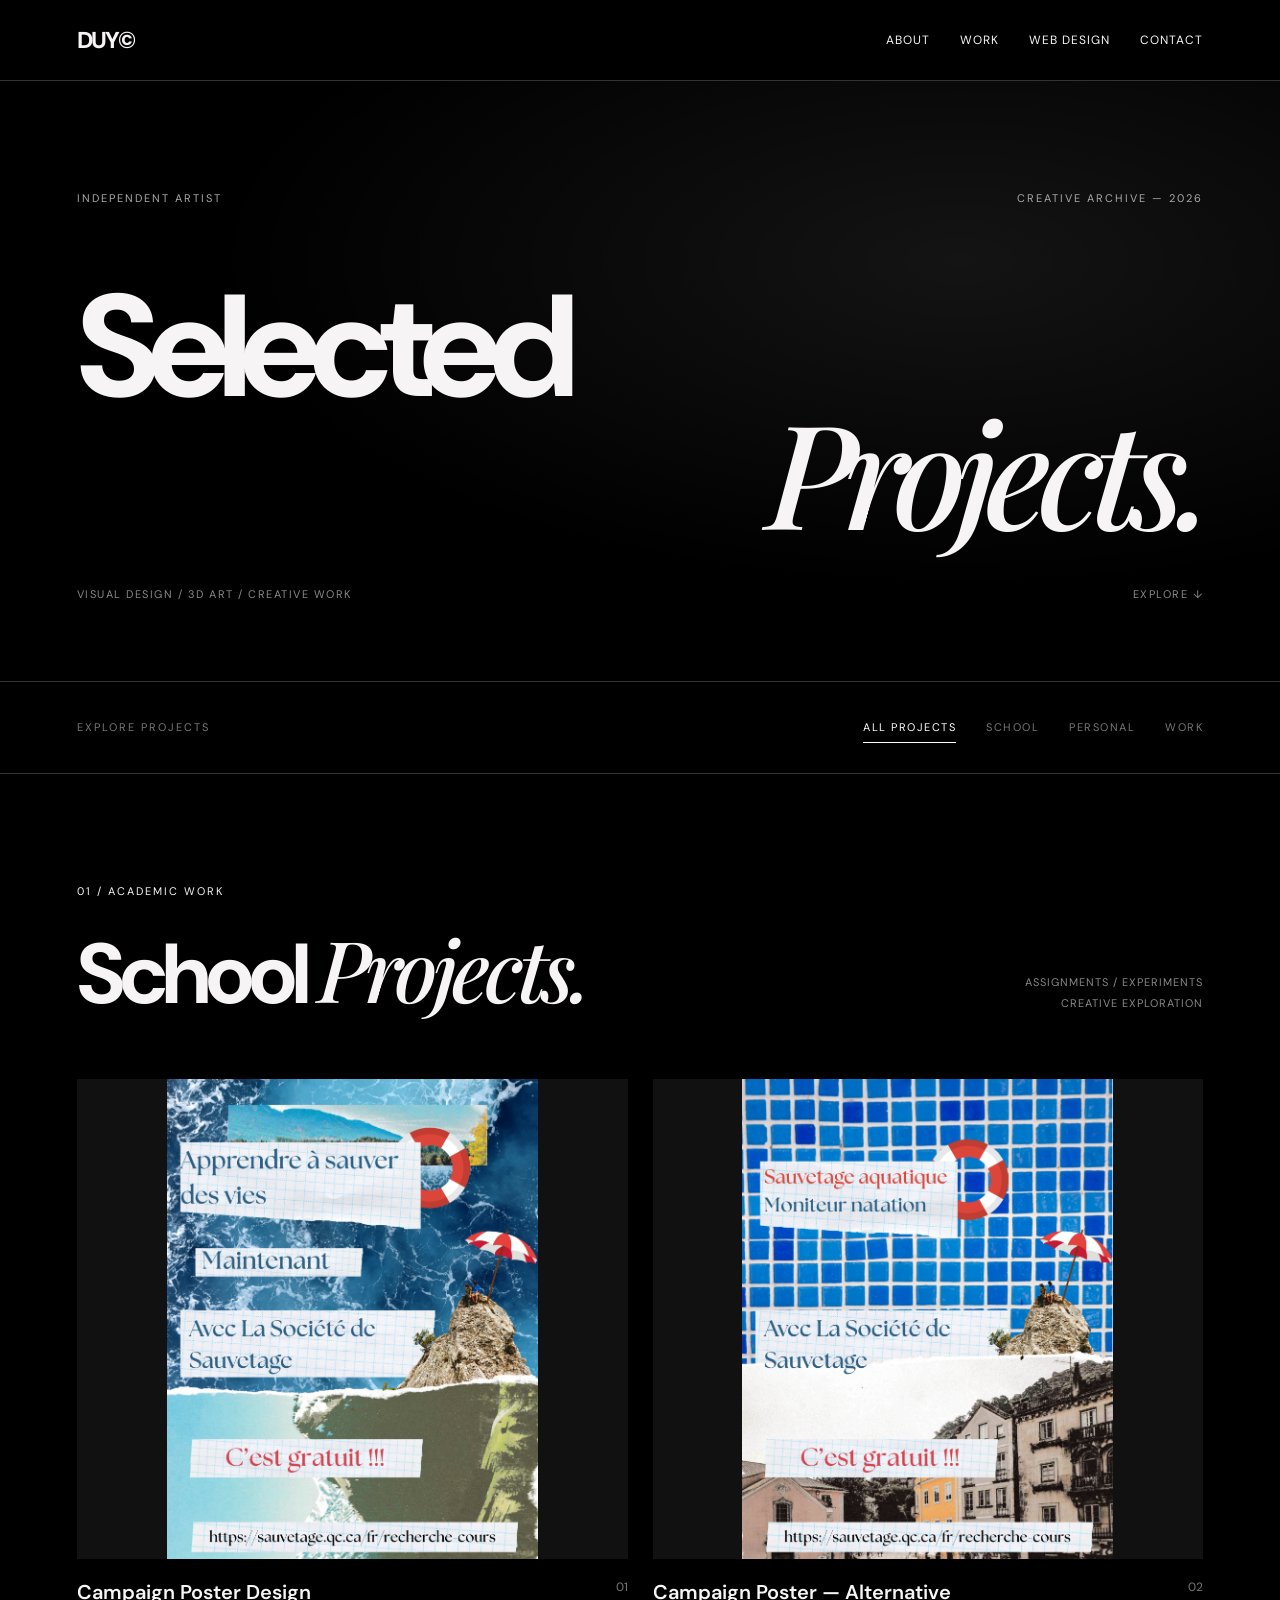
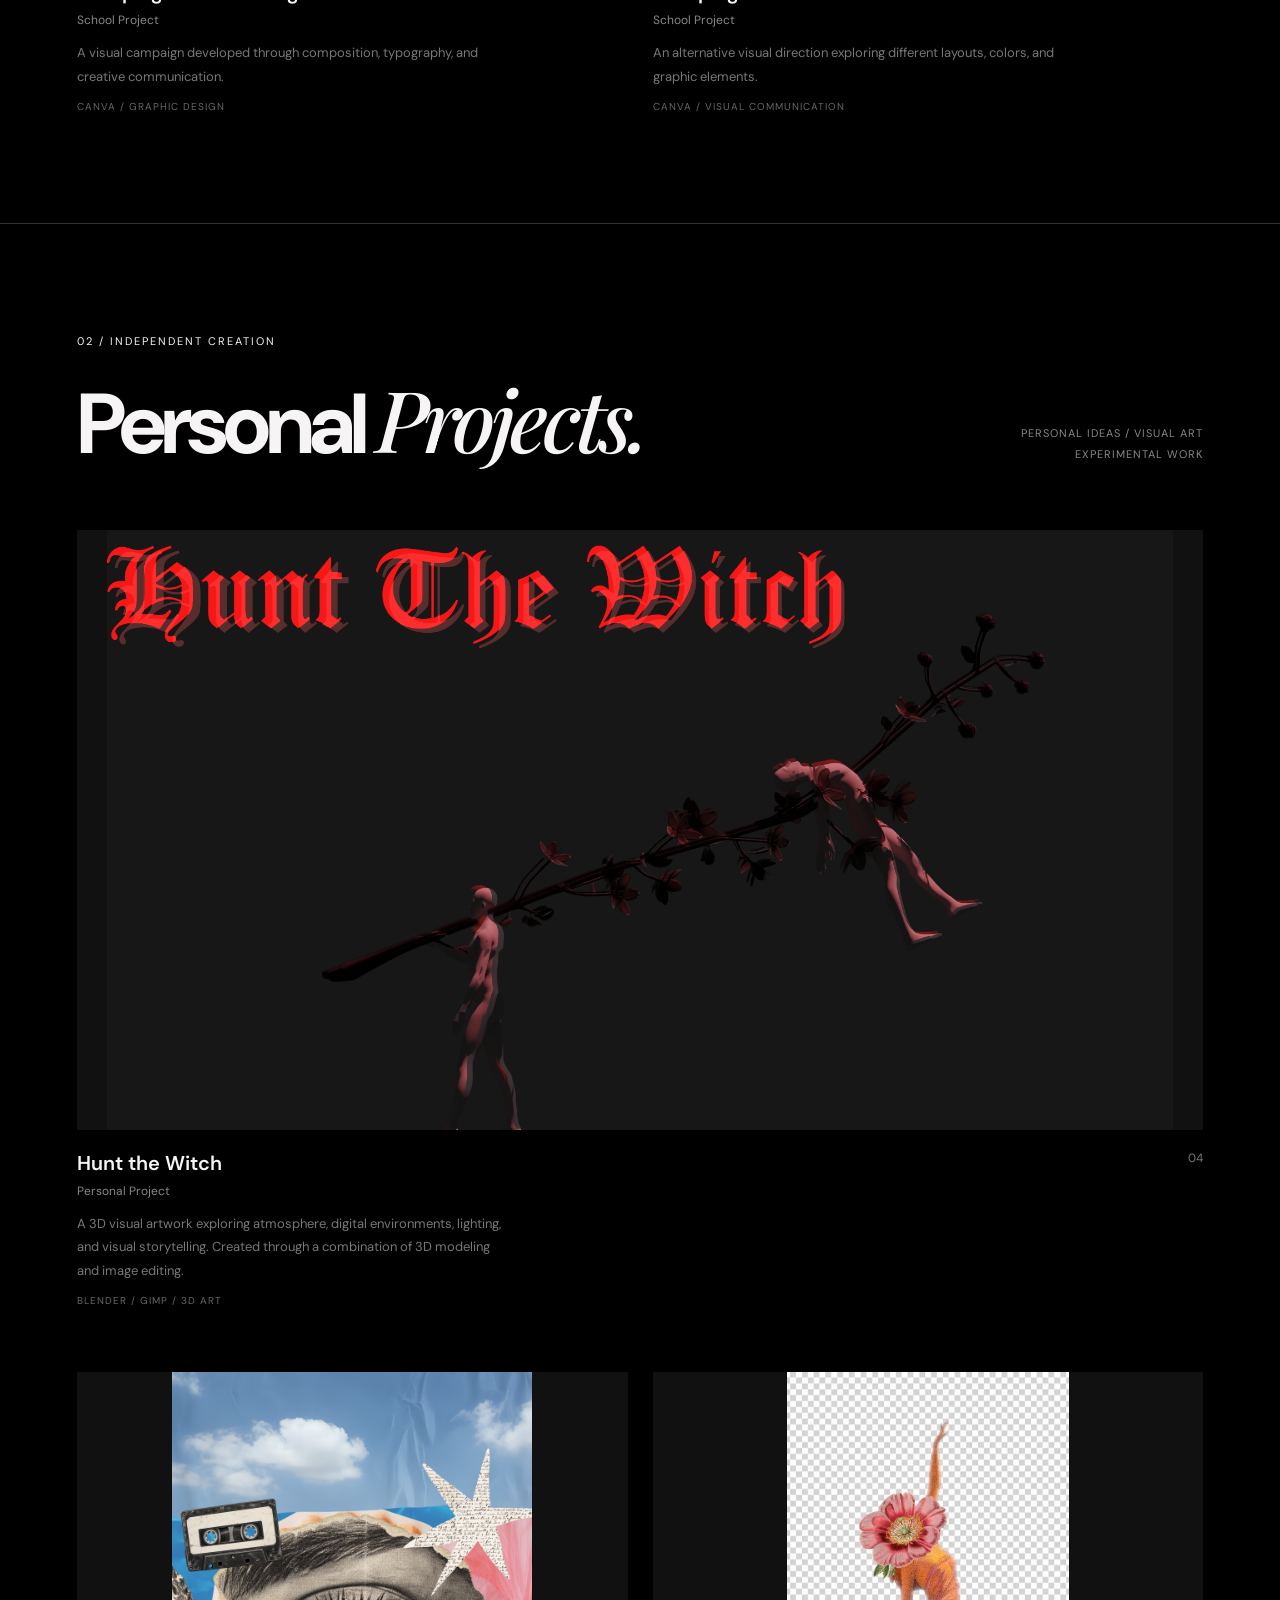
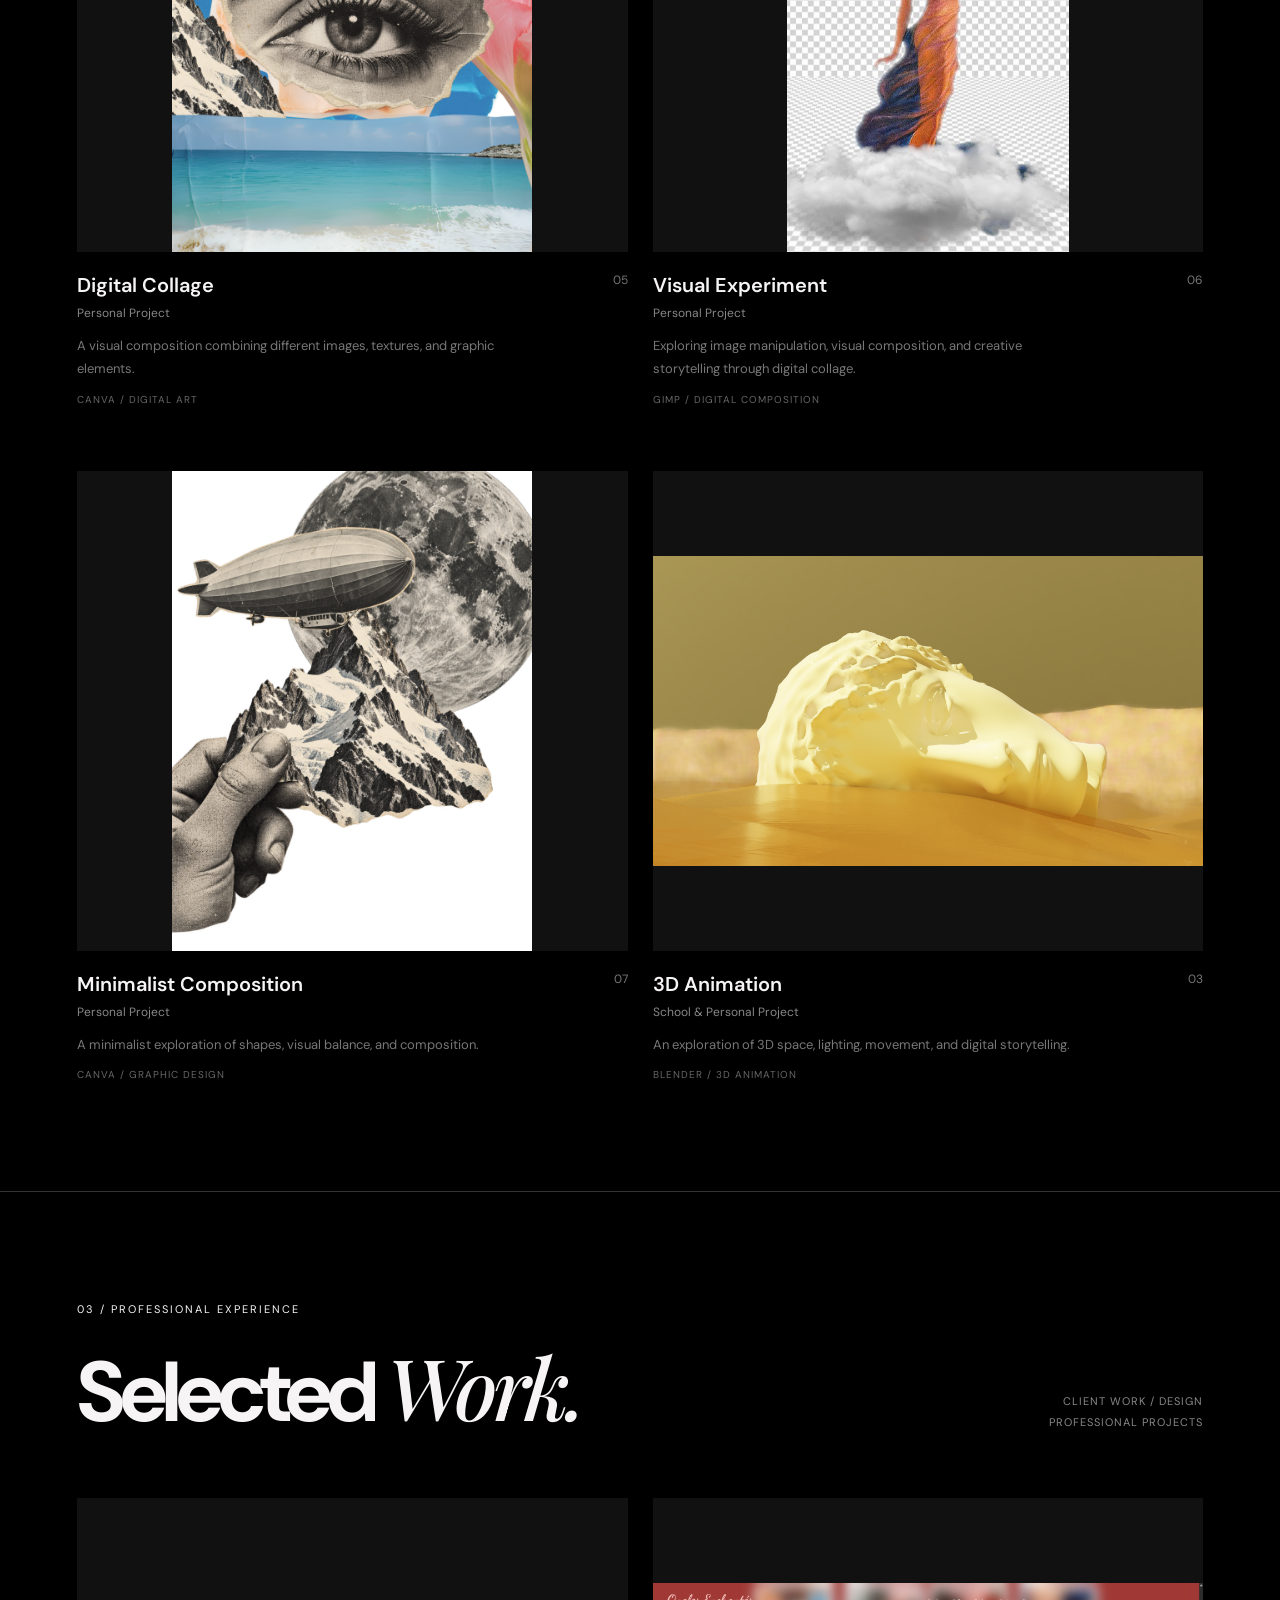
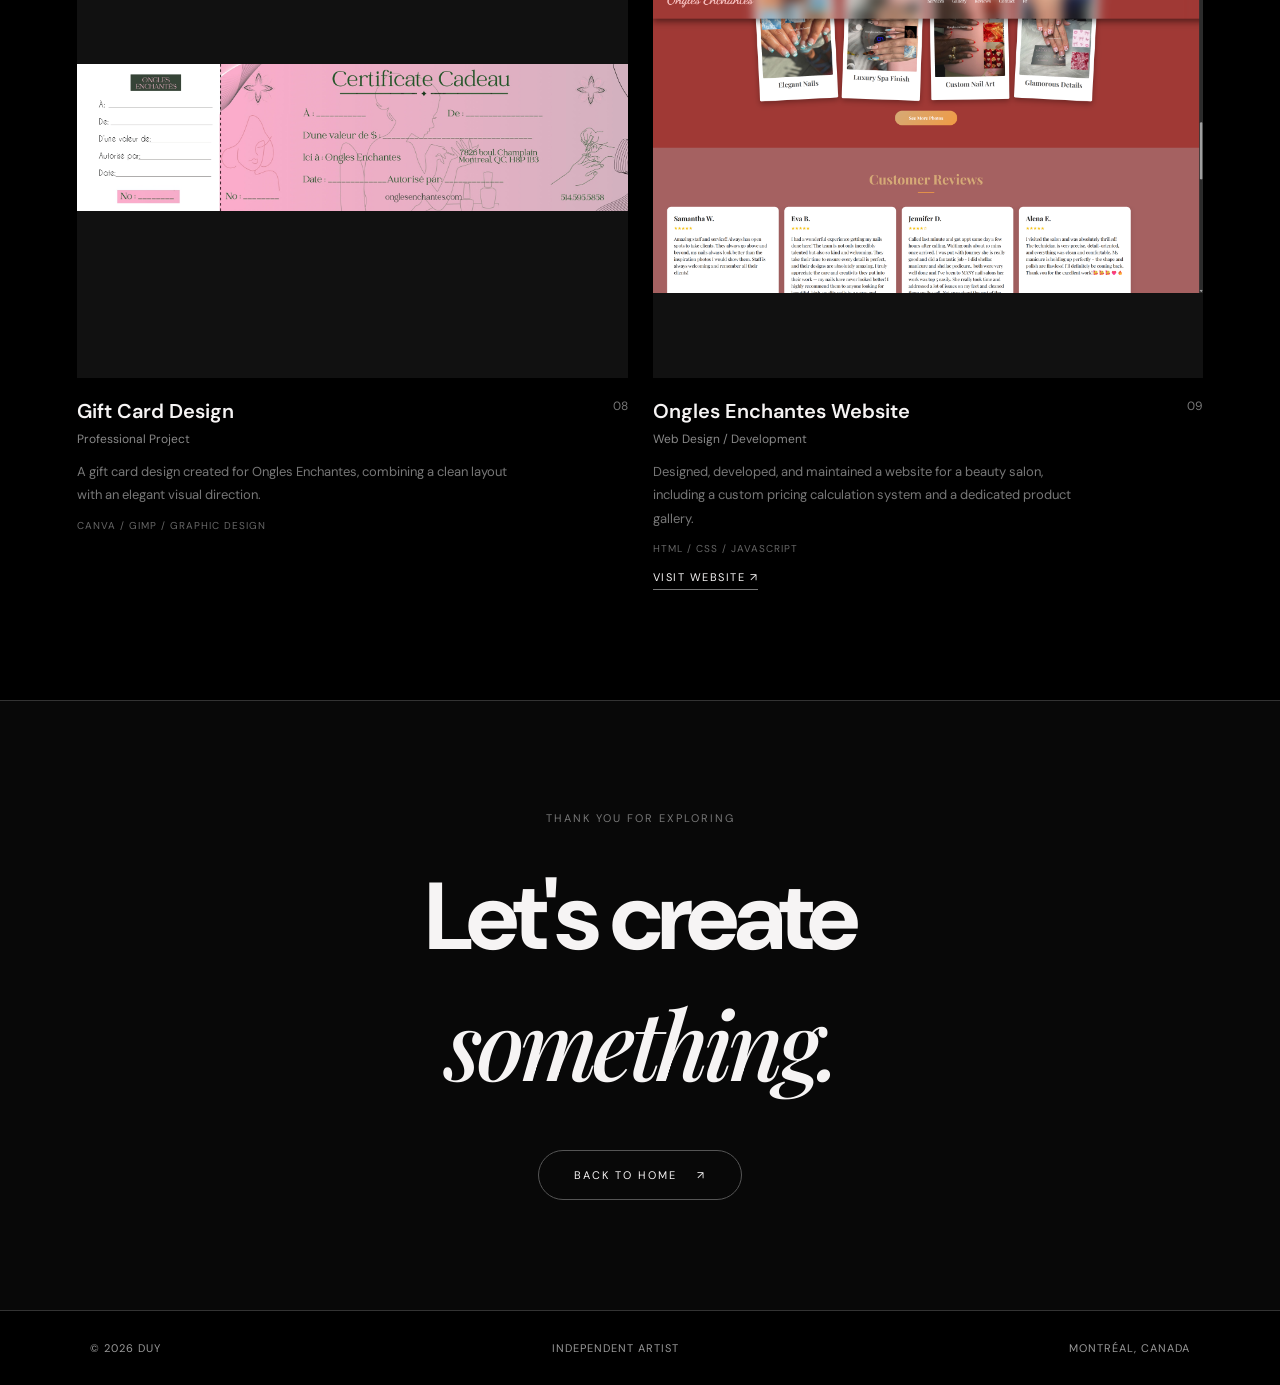
==== Project.html @ 7052b4f9 "Add files via upload" ====
<!DOCTYPE html>
<html lang="en">

<head>

    <meta charset="UTF-8">
    <meta name="viewport" content="width=device-width, initial-scale=1.0">

    <meta name="theme-color" content="#000000">
    <meta name="description" content="DUY — Creative Projects and Visual Archive.">

    <title>Projects — DUY</title>

    <!-- GOOGLE FONTS -->

    <link rel="preconnect" href="https://fonts.googleapis.com">
    <link rel="preconnect" href="https://fonts.gstatic.com" crossorigin>

    <link href="https://fonts.googleapis.com/css2?family=DM+Sans:wght@400;500;600;700;800&family=Playfair+Display:ital,wght@1,500&display=swap" rel="stylesheet">

    <!-- EXISTING STYLESHEET -->

    <link rel="stylesheet" href="style.css">


    <!-- PROJECT PAGE ADDITIONAL CSS -->

    <style>

        /* ========================================
           PROJECT PAGE — DUY
        ======================================== */


        /* HERO */

        .projects-hero {
            min-height: 550px;

            padding: 110px 6% 80px;

            display: flex;
            flex-direction: column;
            justify-content: flex-end;

            position: relative;

            background: #000;
            overflow: hidden;
        }

        .projects-hero::before {
            content: "";

            position: absolute;
            inset: 0;

            background:
                radial-gradient(
                    ellipse at 75% 30%,
                    rgba(255,255,255,.08),
                    transparent 55%
                );

            pointer-events: none;
        }

        .projects-hero-content {
            position: relative;
            z-index: 1;
        }

        .projects-hero-top {
            display: flex;
            justify-content: space-between;

            gap: 20px;

            font-size: 11px;
            letter-spacing: 2px;
            text-transform: uppercase;

            color: #aaa;
        }

        .projects-hero h1 {
            font-size: clamp(75px, 14vw, 145px);

            line-height: .85;
            letter-spacing: -11px;

            font-weight: 800;

            margin: 80px 0 55px;
        }

        .projects-hero h1 span {
            display: block;
            text-align: right;

            font-family: 'Playfair Display', serif;

            font-weight: 500;
            font-style: italic;
        }

        .projects-hero-bottom {
            display: flex;
            justify-content: space-between;

            gap: 20px;

            font-size: 11px;
            letter-spacing: 1.5px;
            text-transform: uppercase;

            color: #888;
        }


        /* INTRODUCTION */

        .projects-intro {
            padding: 85px 12%;

            display: grid;
            grid-template-columns: 1fr 2fr;

            gap: 60px;

            border-top: 1px solid #333;
        }

        .projects-intro-content h2 {
            font-size: clamp(28px, 4vw, 43px);

            line-height: 1.25;
            font-weight: 500;

            letter-spacing: -1.5px;

            max-width: 700px;
        }

        .projects-intro-content h2 span {
            font-family: 'Playfair Display', serif;
            font-style: italic;
        }

        .projects-intro-content p {
            max-width: 500px;

            margin-top: 25px;

            font-size: 15px;
            line-height: 1.9;

            color: #888;
        }


        /* FILTER BAR */

        .project-filter-section {
            padding: 30px 6%;

            border-top: 1px solid #333;
            border-bottom: 1px solid #333;

            display: flex;
            justify-content: space-between;
            align-items: center;

            gap: 25px;
            flex-wrap: wrap;
        }

        .filter-label {
            font-size: 11px;
            letter-spacing: 2px;
            text-transform: uppercase;

            color: #777;
        }

        .project-filters {
            display: flex;
            align-items: center;

            gap: 30px;
            flex-wrap: wrap;
        }

        .project-filters button {
            background: transparent;
            border: none;

            color: #777;

            font-family: 'DM Sans', sans-serif;

            font-size: 11px;
            letter-spacing: 1.5px;
            text-transform: uppercase;

            cursor: pointer;

            padding: 8px 0;

            transition: .3s ease;
        }

        .project-filters button:hover,
        .project-filters button.active {
            color: #fff;
        }

        .project-filters button.active {
            border-bottom: 1px solid #fff;
        }


        /* CATEGORY SECTIONS */

        .project-category {
            padding: 110px 6%;

            border-bottom: 1px solid #333;

            scroll-margin-top: 30px;
        }

        .category-heading {
            display: flex;
            justify-content: space-between;
            align-items: flex-end;

            gap: 30px;

            margin-bottom: 65px;
        }

        .category-heading h2 {
            font-size: clamp(48px, 7vw, 85px);

            font-weight: 700;

            letter-spacing: -5px;
            line-height: .95;

            margin-top: 30px;
        }

        .category-heading h2 span {
            font-family: 'Playfair Display', serif;
            font-weight: 500;
            font-style: italic;
        }

        .category-heading > p {
            font-size: 11px;

            line-height: 1.9;
            letter-spacing: 1px;

            color: #888;
            text-align: right;
            text-transform: uppercase;
        }


        /* CATEGORY NUMBER */

        .category-number {
            color: #777;
            font-size: 11px;
            letter-spacing: 2px;
        }


        /* PROJECT GRID */

        .project-grid {
            display: grid;

            grid-template-columns: repeat(2, minmax(0, 1fr));

            gap: 65px 25px;

            align-items: start;
        }

        .archive-project {
            width: 100%;
            min-width: 0;
        }

        .archive-project.hidden {
            display: none;
        }


        /* PROJECT IMAGES */

        .archive-image {
            position: relative;

            width: 100%;
            height: 480px;

            overflow: hidden;

            background: #111;

            display: flex;
            justify-content: center;
            align-items: center;
        }

        .archive-image img {
            width: 100%;
            height: 100%;

            object-fit: contain;
            object-position: center;

            display: block;

            transition: transform .7s cubic-bezier(.2,.7,.2,1);
        }

        .archive-project:hover .archive-image img {
            transform: scale(1.035);
        }

        .archive-image.cover img {
            object-fit: cover;
        }


        /* IMAGE OVERLAY */

        .archive-image::after {
            content: "";

            position: absolute;
            inset: 0;

            background: rgba(0,0,0,0);

            transition: background .4s ease;

            pointer-events: none;
        }

        .archive-project:hover .archive-image::after {
            background: rgba(0,0,0,.08);
        }


        /* PROJECT INFORMATION */

        .archive-info {
            display: flex;
            justify-content: space-between;
            align-items: flex-start;

            gap: 15px;

            margin-top: 20px;
        }

        .archive-info h3 {
            font-size: 20px;
            font-weight: 600;
        }

        .archive-info .project-type {
            font-size: 12px;

            margin-top: 7px;

            color: #888;
        }

        .archive-info .project-description {
            max-width: 430px;

            font-size: 13px;
            line-height: 1.8;

            margin-top: 13px;

            color: #777;
        }

        .archive-info .project-tools {
            font-size: 10px;

            margin-top: 12px;

            letter-spacing: 1px;
            text-transform: uppercase;

            color: #666;
        }

        .archive-number {
            font-size: 12px;
            color: #777;

            white-space: nowrap;
        }


        /* FEATURED PROJECT */

        .archive-project.featured {
            grid-column: span 2;
        }

        .archive-project.featured .archive-image {
            height: 600px;
        }


        /* PROJECT LINKS */

        .project-link {
            display: inline-block;

            margin-top: 15px;

            font-size: 11px;
            letter-spacing: 1.5px;

            text-decoration: none;

            border-bottom: 1px solid #777;
            padding-bottom: 5px;

            transition: .3s ease;
        }

        .project-link:hover {
            color: #888;
            border-color: #fff;
        }


        /* CATEGORY EMPTY STATE */

        .category-empty {
            display: none;
        }


        /* BACK TO HOME */

        .back-home {
            padding: 110px 6%;

            text-align: center;

            background: #080808;
        }

        .back-home p {
            font-size: 11px;

            letter-spacing: 2px;
            text-transform: uppercase;

            color: #777;

            margin-bottom: 30px;
        }

        .back-home h2 {
            font-size: clamp(45px, 8vw, 95px);

            font-weight: 700;

            letter-spacing: -5px;

            margin-bottom: 40px;
        }

        .back-home h2 span {
            font-family: 'Playfair Display', serif;
            font-style: italic;
            font-weight: 500;
        }

        .back-home a {
            display: inline-flex;
            align-items: center;

            gap: 20px;

            padding: 17px 35px;

            border: 1px solid #555;
            border-radius: 50px;

            font-size: 11px;
            letter-spacing: 2px;

            text-decoration: none;

            transition: .3s ease;
        }

        .back-home a:hover {
            background: #fff;
            color: #000;
            border-color: #fff;
        }


        /* RESPONSIVE */

        @media (max-width: 900px) {

            .archive-image {
                height: 380px;
            }

            .archive-project.featured .archive-image {
                height: 450px;
            }

            .projects-intro {
                padding: 80px 7%;
            }

        }


        @media (max-width: 700px) {

            .projects-hero {
                min-height: 480px;
                padding: 90px 5% 65px;
            }

            .projects-hero h1 {
                font-size: clamp(65px, 16vw, 110px);
                letter-spacing: -6px;
            }

            .projects-hero-top,
            .projects-hero-bottom {
                font-size: 9px;
                letter-spacing: 1px;
            }

            .projects-intro {
                padding: 75px 7%;

                grid-template-columns: 1fr;
                gap: 30px;
            }

            .projects-intro-content h2 {
                font-size: 30px;
            }

            .project-filter-section {
                padding: 25px 5%;
            }

            .project-filters {
                gap: 20px;
            }

            .project-filters button {
                font-size: 10px;
            }

            .project-category {
                padding: 80px 5%;
            }

            .category-heading {
                display: block;
                margin-bottom: 45px;
            }

            .category-heading h2 {
                font-size: 58px;
                letter-spacing: -4px;
            }

            .category-heading > p {
                text-align: left;
                margin-top: 20px;
            }

            .project-grid {
                grid-template-columns: 1fr;
                gap: 45px;
            }

            .archive-project.featured {
                grid-column: span 1;
            }

            .archive-image {
                height: 380px;
            }

            .archive-project.featured .archive-image {
                height: 380px;
            }

            .archive-info h3 {
                font-size: 18px;
            }

            .back-home {
                padding: 80px 5%;
            }

            .back-home h2 {
                letter-spacing: -3px;
            }

        }


        @media (max-width: 480px) {

            .archive-image {
                height: 320px;
            }

            .archive-project.featured .archive-image {
                height: 320px;
            }

            .projects-hero h1 {
                font-size: 65px;
                letter-spacing: -4px;
            }

            .category-heading h2 {
                font-size: 50px;
            }

            .archive-info h3 {
                font-size: 16px;
            }

        }


        /* REDUCED MOTION */

        @media (prefers-reduced-motion: reduce) {

            *,
            *::before,
            *::after {
                transition-duration: .01ms !important;
                scroll-behavior: auto !important;
            }

        }

    </style>

</head>


<body>


    <!-- NAVIGATION -->

    <nav class="navbar">

        <a href="index.html" class="logo">DUY©</a>

        <div class="links">

            <a href="index.html#about">About</a>

            <a href="index.html#work">Work</a>

            <a href="index.html#websites">Web Design</a>

            <a href="index.html#contact">Contact</a>

        </div>

    </nav>



    <!-- HERO SECTION -->

    <section class="projects-hero">

        <div class="projects-hero-content">

            <div class="projects-hero-top">

                <span>Independent Artist</span>

                <span>Creative Archive — 2026</span>

            </div>


            <h1>

                Selected

                <span>Projects.</span>

            </h1>


            <div class="projects-hero-bottom">

                <span>Visual Design / 3D Art / Creative Work</span>

                <span>Explore ↓</span>

            </div>

        </div>

    </section>



    <!-- INTRODUCTION 

    <section class="projects-intro">

        <div class="section-label">

            01 / THE ARCHIVE

        </div>


        <div class="projects-intro-content">

            <h2>

                Ideas, experiments, and things I've created along the way.

                <span>From personal to professional work.</span>

            </h2>


            <p>

                This space brings together different parts of my creative journey.
                From school assignments and personal projects to professional
                collaborations, each piece represents an opportunity to explore
                new ideas, experiment with different tools, and express creativity.

            </p>

        </div>

    </section> -->



    <!-- PROJECT FILTERS -->

    <section class="project-filter-section">

        <span class="filter-label">

            EXPLORE PROJECTS

        </span>


        <div class="project-filters">

            <button class="active" data-filter="all">

                All Projects

            </button>

            <button data-filter="school">

                School

            </button>

            <button data-filter="personal">

                Personal

            </button>

            <button data-filter="work">

                Work

            </button>

        </div>

    </section>



    <!-- ========================================
         01 / SCHOOL PROJECTS
    ======================================== -->


    <section class="project-category" id="school">

        <div class="category-heading">

            <div>

                <div class="section-label">

                    01 / ACADEMIC WORK

                </div>


                <h2>

                    School <span>Projects.</span>

                </h2>

            </div>


            <p>

                ASSIGNMENTS / EXPERIMENTS<br>
                CREATIVE EXPLORATION

            </p>

        </div>



        <div class="project-grid">


            <!-- SCHOOL PROJECT 01 -->

            <article class="archive-project" data-category="school">

                <div class="archive-image">

                    <img
                        src="image/12.png"
                        alt="School campaign poster design"
                        loading="lazy">

                </div>


                <div class="archive-info">

                    <div>

                        <h3>Campaign Poster Design</h3>

                        <p class="project-type">

                            School Project

                        </p>

                        <p class="project-description">

                            A visual campaign developed through composition,
                            typography, and creative communication.

                        </p>

                        <p class="project-tools">

                            CANVA / GRAPHIC DESIGN

                        </p>

                    </div>


                    <span class="archive-number">01</span>

                </div>

            </article>



            <!-- SCHOOL PROJECT 02 -->

            <article class="archive-project" data-category="school">

                <div class="archive-image">

                    <img
                        src="image/13.png"
                        alt="Campaign poster design variation"
                        loading="lazy">

                </div>


                <div class="archive-info">

                    <div>

                        <h3>Campaign Poster — Alternative</h3>

                        <p class="project-type">

                            School Project

                        </p>

                        <p class="project-description">

                            An alternative visual direction exploring
                            different layouts, colors, and graphic elements.

                        </p>

                        <p class="project-tools">

                            CANVA / VISUAL COMMUNICATION

                        </p>

                    </div>


                    <span class="archive-number">02</span>

                </div>

            </article>



        </div>

    </section>



    <!-- ========================================
         02 / PERSONAL PROJECTS
    ======================================== -->


    <section class="project-category" id="personal">

        <div class="category-heading">

            <div>

                <div class="section-label">

                    02 / INDEPENDENT CREATION

                </div>


                <h2>

                    Personal <span>Projects.</span>

                </h2>

            </div>


            <p>

                PERSONAL IDEAS / VISUAL ART<br>
                EXPERIMENTAL WORK

            </p>

        </div>



        <div class="project-grid">


            <!-- PERSONAL PROJECT 01 -->

            <article class="archive-project featured" data-category="personal">

                <div class="archive-image">

                    <img
                        src="image/Hunt the witch Poster.png"
                        alt="Hunt the Witch 3D artwork"
                        loading="lazy">

                </div>


                <div class="archive-info">

                    <div>

                        <h3>Hunt the Witch</h3>

                        <p class="project-type">

                            Personal Project

                        </p>

                        <p class="project-description">

                            A 3D visual artwork exploring atmosphere,
                            digital environments, lighting, and visual storytelling.
                            Created through a combination of 3D modeling and image editing.

                        </p>

                        <p class="project-tools">

                            BLENDER / GIMP / 3D ART

                        </p>

                    </div>


                    <span class="archive-number">04</span>

                </div>

            </article>



            <!-- PERSONAL PROJECT 02 -->

            <article class="archive-project" data-category="personal">

                <div class="archive-image">

                    <img
                        src="image/1.png"
                        alt="Digital collage artwork"
                        loading="lazy">

                </div>


                <div class="archive-info">

                    <div>

                        <h3>Digital Collage</h3>

                        <p class="project-type">

                            Personal Project

                        </p>

                        <p class="project-description">

                            A visual composition combining different
                            images, textures, and graphic elements.

                        </p>

                        <p class="project-tools">

                            CANVA / DIGITAL ART

                        </p>

                    </div>


                    <span class="archive-number">05</span>

                </div>

            </article>



            <!-- PERSONAL PROJECT 03 -->

            <article class="archive-project" data-category="personal">

                <div class="archive-image">

                    <img
                        src="image/AA8E2B6D-2D15-4D19-B945-30EDF42CE6FC.jpeg"
                        alt="Digital collage made with GIMP"
                        loading="lazy">

                </div>


                <div class="archive-info">

                    <div>

                        <h3>Visual Experiment</h3>

                        <p class="project-type">

                            Personal Project

                        </p>

                        <p class="project-description">

                            Exploring image manipulation, visual composition,
                            and creative storytelling through digital collage.

                        </p>

                        <p class="project-tools">

                            GIMP / DIGITAL COMPOSITION

                        </p>

                    </div>


                    <span class="archive-number">06</span>

                </div>

            </article>



            <!-- PERSONAL PROJECT 04 -->

            <article class="archive-project" data-category="personal">

                <div class="archive-image">

                    <img
                        src="image/2.png"
                        alt="Minimalist digital collage"
                        loading="lazy">

                </div>


                <div class="archive-info">

                    <div>

                        <h3>Minimalist Composition</h3>

                        <p class="project-type">

                            Personal Project

                        </p>

                        <p class="project-description">

                            A minimalist exploration of shapes,
                            visual balance, and composition.

                        </p>

                        <p class="project-tools">

                            CANVA / GRAPHIC DESIGN

                        </p>

                    </div>


                    <span class="archive-number">07</span>

                </div>

            </article>


            <!-- PERSONAL PROJECT 05 -->

            <article class="archive-project" data-category="personal">

                <div class="archive-image">

                    <img
                        src="image/no i.png"
                        alt="3D animation created with Blender"
                        loading="lazy">

                </div>


                <div class="archive-info">

                    <div>

                        <h3>3D Animation</h3>

                        <p class="project-type">

                            School & Personal Project

                        </p>

                        <p class="project-description">

                            An exploration of 3D space, lighting,
                            movement, and digital storytelling.

                        </p>

                        <p class="project-tools">

                            BLENDER / 3D ANIMATION

                        </p>

                    </div>


                    <span class="archive-number">03</span>

                </div>

            </article>


        </div>

    </section>



    <!-- ========================================
         03 / PROFESSIONAL WORK
    ======================================== -->


    <section class="project-category" id="professional">

        <div class="category-heading">

            <div>

                <div class="section-label">

                    03 / PROFESSIONAL EXPERIENCE

                </div>


                <h2>

                    Selected <span>Work.</span>

                </h2>

            </div>


            <p>

                CLIENT WORK / DESIGN<br>
                PROFESSIONAL PROJECTS

            </p>

        </div>



        <div class="project-grid">


            <!-- WORK PROJECT 01 -->

            <article class="archive-project" data-category="work">

                <div class="archive-image">

                    <img
                        src="image/carte-certificat-ENCHANTE_page-0001.jpg"
                        alt="Gift card design for Ongles Enchantes"
                        loading="lazy">

                </div>


                <div class="archive-info">

                    <div>

                        <h3>Gift Card Design</h3>

                        <p class="project-type">

                            Professional Project

                        </p>

                        <p class="project-description">

                            A gift card design created for Ongles Enchantes,
                            combining a clean layout with an elegant visual direction.

                        </p>

                        <p class="project-tools">

                            CANVA / GIMP / GRAPHIC DESIGN

                        </p>

                    </div>


                    <span class="archive-number">08</span>

                </div>

            </article>



            <!-- WORK PROJECT 02 -->

            <article class="archive-project" data-category="work">

                <a
                    href="https://www.onglesenchantes.com/"
                    target="_blank"
                    rel="noopener noreferrer">

                    <div class="archive-image">

                        <img
                            src="image/Screenshot (1).png"
                            alt="Ongles Enchantes website"
                            loading="lazy">

                    </div>

                </a>


                <div class="archive-info">

                    <div>

                        <h3>Ongles Enchantes Website</h3>

                        <p class="project-type">

                            Web Design / Development

                        </p>

                        <p class="project-description">

                            Designed, developed, and maintained a website
                            for a beauty salon, including a custom pricing
                            calculation system and a dedicated product gallery.

                        </p>

                        <p class="project-tools">

                            HTML / CSS / JAVASCRIPT

                        </p>


                        <a
                            href="https://www.onglesenchantes.com/"
                            target="_blank"
                            rel="noopener noreferrer"
                            class="project-link">

                            VISIT WEBSITE ↗

                        </a>

                    </div>


                    <span class="archive-number">09</span>

                </div>

            </article>


        </div>

    </section>



    <!-- BACK TO HOME -->

    <section class="back-home">

        <p>THANK YOU FOR EXPLORING</p>

        <h2>

            Let's create<br>

            <span>something.</span>

        </h2>


        <a href="index.html">

            BACK TO HOME

            <span>↗</span>

        </a>

    </section>



    <!-- FOOTER -->

    <footer>

        <span>© 2026 DUY</span>

        <span>INDEPENDENT ARTIST</span>

        <span>MONTRÉAL, CANADA</span>

    </footer>



    <!-- JAVASCRIPT -->

    <script>

        // PROJECT CATEGORY FILTER

        const filterButtons = document.querySelectorAll(
            ".project-filters button"
        );

        const projects = document.querySelectorAll(
            ".archive-project"
        );

        const categories = document.querySelectorAll(
            ".project-category"
        );


        filterButtons.forEach(button => {

            button.addEventListener("click", () => {

                const selectedCategory = button.dataset.filter;


                // Update active button

                filterButtons.forEach(btn => {

                    btn.classList.remove("active");

                });

                button.classList.add("active");


                // Filter projects

                projects.forEach(project => {

                    const projectCategory = project.dataset.category;

                    const shouldShow =
                        selectedCategory === "all" ||
                        selectedCategory === projectCategory;

                    project.classList.toggle(
                        "hidden",
                        !shouldShow
                    );

                });


                // Hide categories without visible projects

                categories.forEach(category => {

                    const visibleProjects = category.querySelectorAll(
                        ".archive-project:not(.hidden)"
                    );

                    category.style.display =
                        visibleProjects.length > 0 ? "" : "none";

                });

            });

        });


    </script>


</body>

</html>
---- style.css ----
/* ========================================
   DUY — VISUAL DESIGNER
   COMPLETE RESPONSIVE STYLESHEET
   PART 1
======================================== */


/* ========================================
   01. GLOBAL RESET
======================================== */

* {
    margin: 0;
    padding: 0;
    box-sizing: border-box;
}

html {
    scroll-behavior: smooth;
    scroll-padding-top: 30px;
}

body {
    background: #000;
    color: #f6f4f4;
    font-family: 'DM Sans', sans-serif;
    overflow-x: hidden;
}

img {
    max-width: 100%;
}

a {
    color: inherit;
}

button {
    font: inherit;
}

::selection {
    background: #fff;
    color: #000;
}


/* ========================================
   02. NAVIGATION
======================================== */

.navbar {
    width: 100%;
    display: flex;
    justify-content: space-between;
    align-items: center;
    gap: 25px;

    padding: 25px 6%;

    background: #000;
    border-bottom: 1px solid #333;

    position: relative;
    z-index: 10;
}

.logo {
    font-size: 23px;
    font-weight: 800;
    letter-spacing: -2px;
    text-decoration: none;
    white-space: nowrap;
}

.navbar .links {
    display: flex;
    align-items: center;
    justify-content: flex-end;
    flex-wrap: wrap;
    gap: 30px;
}

.navbar .links a {
    text-decoration: none;
    color: #f6f4f4;

    font-size: 12px;
    text-transform: uppercase;
    letter-spacing: 1px;

    transition: opacity .3s ease;
}

.navbar .links a:hover {
    opacity: .5;
}


/* ========================================
   03. HERO SECTION
======================================== */

.hero {
    position: relative;

    width: 100%;
    height: 85vh;
    min-height: 650px;

    padding: 100px 6% 90px;

    display: flex;
    align-items: center;

    overflow: hidden;
    isolation: isolate;

    background: #000;
}


/* HERO VIDEO */

.hero-video {
    position: absolute;
    inset: 0;

    width: 100%;
    height: 100%;

    object-fit: cover;
    object-position: center;

    z-index: -2;

    display: block;
    pointer-events: none;
}


/* HERO OVERLAY */

.hero-overlay {
    position: absolute;
    inset: 0;

    background: rgba(0, 0, 0, .45);

    z-index: -1;
}


/* HERO CONTENT */

.hero-content {
    position: relative;
    z-index: 1;

    width: 100%;
}


/* HERO TOP */

.hero-top {
    display: flex;
    justify-content: space-between;
    gap: 20px;

    font-size: 11px;
    letter-spacing: 2px;
    text-transform: uppercase;
}


/* HERO TITLE */

.hero h1 {
    font-size: clamp(75px, 15vw, 150px);

    line-height: .82;
    letter-spacing: -13px;

    font-weight: 800;

    margin: 80px 0 50px;
}

.hero h1 span {
    display: block;
    text-align: right;

    font-family: 'Playfair Display', serif;

    font-weight: 500;
    font-style: italic;
}


/* HERO BOTTOM */

.hero-bottom {
    display: flex;
    justify-content: space-between;
    gap: 20px;

    font-size: 11px;
    letter-spacing: 1.5px;
    text-transform: uppercase;

    color: #ddd;
}


/* ========================================
   04. SECTION LABEL
======================================== */

.section-label {
    font-size: 11px;
    letter-spacing: 2px;
    text-transform: uppercase;
}


/* ========================================
   05. ABOUT SECTION
======================================== */

.about {
    padding: 110px 12%;

    display: grid;
    grid-template-columns: 1fr 2fr;

    gap: 60px;

    border-top: 1px solid #333;
}

.about-content h2 {
    font-size: clamp(30px, 4vw, 48px);

    line-height: 1.2;
    font-weight: 500;

    max-width: 650px;

    letter-spacing: -2px;
}

.about-content h2 span {
    font-family: 'Playfair Display', serif;
    font-style: italic;
}

.about-description {
    max-width: 450px;

    margin-top: 30px;

    font-size: 20px;
    line-height: 1.9;

    color: #888;
}


/* ========================================
   06. WORK SECTION
======================================== */

.work {
    padding: 100px 6%;
}


/* WORK HEADING */

.work-heading {
    display: flex;
    justify-content: space-between;
    align-items: flex-end;

    gap: 30px;

    margin-bottom: 70px;
}

.work-heading h2 {
    font-size: clamp(50px, 8vw, 100px);

    letter-spacing: -6px;
    line-height: .95;

    margin-top: 35px;
}

.work-heading h2 span {
    display: inline-block;
    margin-left: 10px;
}

.work-heading p {
    font-size: 11px;
    letter-spacing: 1px;
    line-height: 1.8;
}


/* ========================================
   07. PROJECT GALLERY
======================================== */

.gallery {
    display: grid;

    grid-template-columns: repeat(2, minmax(0, 1fr));

    gap: 60px 25px;

    align-items: start;
}

.project {
    width: 100%;
    min-width: 0;

    text-align: left;
}


/* PROJECT IMAGE */

.project-image {
    position: relative;

    width: 100%;
    height: 480px;

    display: flex;
    justify-content: center;
    align-items: center;

    overflow: hidden;

    background: #111;
}

.project-image > img:not(.slider-image) {
    width: 100%;
    height: 100%;

    object-fit: contain;
    object-position: center;

    display: block;

    transition: transform .7s cubic-bezier(.2, .7, .2, 1);
}

.project:not(:has(.project-slider)):hover .project-image img {
    transform: scale(1.04);
}


/* ========================================
   08. PROJECT IMAGE SLIDER
======================================== */

.project-slider {
    touch-action: pan-y;
}


/* SLIDER IMAGES */

.project-slider .slider-image {
    position: absolute;
    inset: 0;

    width: 100%;
    height: 100%;

    object-fit: contain;
    object-position: center;

    display: block;

    opacity: 0;

    transition: opacity .45s ease;

    pointer-events: none;
}

.project-slider .slider-image.active {
    opacity: 1;
    pointer-events: auto;
}


/* SLIDER ARROWS */

.slider-arrow {
    position: absolute;

    top: 50%;
    transform: translateY(-50%);

    width: 44px;
    height: 44px;

    border: 1px solid rgba(255, 255, 255, .5);
    border-radius: 50%;

    background: rgba(0, 0, 0, .55);

    color: white;
    font-size: 22px;

    cursor: pointer;

    display: flex;
    justify-content: center;
    align-items: center;

    z-index: 3;

    opacity: 0;

    transition: all .3s ease;
}


/* SHOW ARROWS */

.project-slider:hover .slider-arrow,
.project-slider:focus-within .slider-arrow {
    opacity: 1;
}


/* ARROW HOVER */

.slider-arrow:hover {
    background: white;
    color: black;
    border-color: white;
}

.slider-arrow:focus-visible {
    opacity: 1;
    outline: 2px solid white;
    outline-offset: 4px;
}

.slider-arrow.prev {
    left: 15px;
}

.slider-arrow.next {
    right: 15px;
}


/* IMAGE COUNTER */

.slider-counter {
    position: absolute;

    bottom: 15px;
    right: 15px;

    display: flex;
    gap: 7px;

    padding: 8px 12px;

    background: rgba(0, 0, 0, .65);
    border-radius: 30px;

    color: white;

    font-size: 11px;
    letter-spacing: 2px;

    z-index: 3;
}


/* ========================================
   09. PROJECT INFORMATION
======================================== */

.project-info {
    display: flex;
    justify-content: space-between;
    align-items: center;

    gap: 15px;

    margin-top: 20px;
}

.project-info h3 {
    font-size: 20px;
    font-weight: 600;
}

.project-info p {
    font-size: 13px;
    margin-top: 7px;
    color: #777;
}

.project-number {
    font-size: 13px;
    color: #999;
    white-space: nowrap;
}


/* ========================================
   10. SEE MORE BUTTON
======================================== */

.see-more {
    display: flex;
    justify-content: center;

    margin-top: 90px;
}

.see-more a {
    display: inline-flex;
    align-items: center;

    gap: 25px;

    padding: 18px 35px;

    border: 1px solid #555;
    border-radius: 50px;

    color: #f6f4f4;

    text-decoration: none;

    font-size: 12px;
    letter-spacing: 2px;
    font-weight: 600;

    transition: all .35s ease;
}

.see-more a span {
    font-size: 18px;
    transition: transform .35s ease;
}

.see-more a:hover {
    background: #f6f4f4;
    color: #000;
    border-color: #f6f4f4;
}

.see-more a:hover span {
    transform: translate(4px, -4px);
}


/* ========================================
   END OF PART 1
   PART 2 CONTINUES BELOW
======================================== */

/* ========================================
   DUY — VISUAL DESIGNER
   COMPLETE RESPONSIVE STYLESHEET
   PART 2
======================================== */


/* ========================================
   11. WEBSITE DESIGN SECTION
   FULLY CENTERED
======================================== */

.websites {
    padding: 110px 6%;

    border-top: 1px solid #333;

    background: #080808;

    text-align: center;
}


/* WEBSITE HEADING */

.websites-heading {
    display: flex;
    flex-direction: column;

    align-items: center;
    justify-content: center;

    text-align: center;

    margin-bottom: 65px;
}

.websites-heading .section-label {
    text-align: center;
}

.websites-heading h2 {
    font-size: clamp(45px, 8vw, 100px);

    letter-spacing: -6px;
    line-height: .95;

    margin-top: 35px;
}

.websites-heading h2 span {
    display: inline-block;
    margin-left: 10px;
}


/* WEBSITE DESCRIPTION */

.websites-heading > p {
    margin-top: 25px;

    font-size: 11px;
    letter-spacing: 1px;
    line-height: 1.8;

    text-align: center;
}


/* WEBSITE GALLERY */

.website-gallery {
    display: flex;

    justify-content: center;
    align-items: center;

    width: 100%;
}


/* WEBSITE CARD */

.website-card {
    width: 100%;
    max-width: 850px;

    margin: 0 auto;

    text-align: center;
}


/* WEBSITE PREVIEW */

.website-preview {
    position: relative;

    display: block;

    width: 100%;
    height: 480px;

    overflow: hidden;

    background: #151515;

    text-decoration: none;
}

.website-preview img {
    width: 100%;
    height: 100%;

    object-fit: cover;
    object-position: top center;

    display: block;

    transition:
        transform .7s cubic-bezier(.2, .7, .2, 1),
        opacity .4s ease;
}

.website-preview:hover img {
    transform: scale(1.04);
    opacity: .7;
}


/* VISIT WEBSITE LABEL */

.website-visit {
    position: absolute;

    bottom: 20px;
    right: 20px;

    padding: 13px 20px;

    border: 1px solid white;
    border-radius: 40px;

    background: rgba(0, 0, 0, .7);

    color: white;

    font-size: 10px;
    letter-spacing: 1.5px;

    opacity: 0;

    transform: translateY(10px);

    transition: all .3s ease;
}

.website-preview:hover .website-visit,
.website-preview:focus-visible .website-visit {
    opacity: 1;
    transform: translateY(0);
}

.website-preview:focus-visible {
    outline: 2px solid white;
    outline-offset: 5px;
}


/* WEBSITE INFORMATION */

.website-info {
    display: flex;

    flex-direction: column;

    justify-content: center;
    align-items: center;

    text-align: center;

    gap: 10px;

    margin-top: 25px;
}

.website-info h3 {
    font-size: 22px;
    font-weight: 600;
}

.website-info p {
    margin-top: 7px;

    font-size: 13px;
    color: #777;
}

.website-info > span {
    font-size: 13px;
    color: #999;

    margin-top: 5px;
}


/* ========================================
   12. CONTACT SECTION
   BIGGER EMAIL & PHONE
======================================== */

.contact {
    padding: 120px 8%;

    background: #111;

    color: #fff;
}


/* CONTACT CONTENT */

.contact-content {
    margin-top: 100px;
}


/* CONTACT TITLE */

.contact h2 {
    font-size: clamp(48px, 9vw, 120px);

    line-height: .95;

    font-weight: 700;

    letter-spacing: -5px;
}

.contact h2 span {
    font-family: 'Playfair Display', serif;

    font-style: italic;

    font-weight: 500;

    color: #999;
}


/* CONTACT INTRO */

.contact-intro {
    margin-top: 35px;

    font-size: 12px;

    letter-spacing: 2px;

    line-height: 1.8;

    color: #888;
}


/* CONTACT DETAILS */

.contact-details {
    display: flex;

    flex-direction: column;

    width: 100%;
    max-width: 900px;

    margin-top: 60px;
}


/* EMAIL AND PHONE ROWS */

.contact-details a {
    display: grid;

    grid-template-columns: 120px minmax(0, 1fr) 35px;

    align-items: center;

    gap: 20px;

    padding: 30px 0;

    border-bottom: 1px solid #444;

    color: white;

    text-decoration: none;

    transition: color .3s ease;
}


/* CONTACT TYPE */

.contact-type {
    font-size: 13px;

    font-weight: 600;

    letter-spacing: 2px;

    color: #888;
}


/* CONTACT VALUE */

.contact-value {
    font-size: clamp(22px, 3.2vw, 36px);

    font-weight: 500;

    letter-spacing: -1px;

    overflow-wrap: anywhere;

    transition: color .3s ease;
}


/* CONTACT ARROW */

.contact-arrow {
    font-size: 28px;

    text-align: right;

    transition: transform .3s ease;
}


/* CONTACT HOVER */

.contact-details a:hover {
    color: #aaa;
}

.contact-details a:hover .contact-arrow {
    transform: translate(5px, -5px);
}


/* ========================================
   13. FOOTER
======================================== */

footer {
    display: flex;

    justify-content: space-between;
    align-items: center;

    gap: 20px;

    padding: 30px 7%;

    border-top: 1px solid #333;

    font-size: 11px;

    letter-spacing: 1px;

    color: #999;
}


/* ========================================
   14. TABLET RESPONSIVE
   MAX WIDTH: 900PX
======================================== */

@media (max-width: 900px) {

    /* ABOUT */

    .about {
        padding: 85px 7%;
    }


    /* PROJECTS */

    .gallery {
        gap: 45px 20px;
    }

    .project-image {
        height: 380px;
    }


    /* HERO */

    .hero h1 {
        letter-spacing: -8px;
    }


    /* WEBSITE */

    .website-preview {
        height: 380px;
    }


    /* CONTACT */

    .contact {
        padding: 100px 7%;
    }

}


/* ========================================
   15. MOBILE RESPONSIVE
   MAX WIDTH: 700PX
======================================== */

@media (max-width: 700px) {


    /* NAVIGATION */

    .navbar {
        padding: 20px 5%;
        gap: 15px;
    }

    .navbar .links {
        gap: 12px;
    }

    .navbar .links a {
        font-size: 10px;
    }

    .logo {
        font-size: 20px;
    }


    /* HERO */

    .hero {
        height: 75svh;
        min-height: 500px;

        padding: 80px 5%;
    }

    .hero-video {
        object-position: center;
    }

    .hero-overlay {
        background: rgba(0, 0, 0, .5);
    }

    .hero-top,
    .hero-bottom {
        font-size: 9px;
        letter-spacing: 1px;
    }

    .hero h1 {
        font-size: clamp(65px, 17vw, 120px);

        letter-spacing: -6px;

        margin: 65px 0 45px;
    }


    /* ABOUT */

    .about {
        padding: 75px 7%;

        grid-template-columns: 1fr;

        gap: 30px;
    }

    .about-content h2 {
        font-size: 32px;
    }


    /* WORK */

    .work {
        padding: 75px 5%;
    }

    .work-heading {
        display: block;

        margin-bottom: 45px;
    }

    .work-heading h2 {
        font-size: 65px;

        letter-spacing: -4px;
    }

    .work-heading p {
        margin-top: 20px;

        font-size: 10px;
    }


    /* PROJECT GALLERY */

    .gallery {
        grid-template-columns: 1fr;

        gap: 45px;
    }

    .project-image {
        height: 350px;
    }

    .project-info h3 {
        font-size: 19px;
    }


    /* PROJECT SLIDER */

    .slider-arrow {
        width: 38px;
        height: 38px;

        font-size: 19px;

        opacity: 1;
    }

    .slider-arrow.prev {
        left: 10px;
    }

    .slider-arrow.next {
        right: 10px;
    }


    /* SEE MORE */

    .see-more {
        margin-top: 60px;
    }

    .see-more a {
        padding: 16px 28px;

        font-size: 11px;
    }


    /* WEBSITE SECTION */

    .websites {
        padding: 75px 5%;
    }

    .websites-heading {
        margin-bottom: 45px;
    }

    .websites-heading h2 {
        font-size: clamp(38px, 9vw, 65px);

        letter-spacing: -4px;
    }

    .websites-heading > p {
        margin-top: 20px;

        font-size: 10px;
    }

    .website-gallery {
        justify-content: center;
    }

    .website-card {
        max-width: 100%;
    }

    .website-preview {
        height: 350px;
    }

    .website-visit {
        opacity: 1;

        transform: none;

        bottom: 12px;
        right: 12px;
    }

    .website-info h3 {
        font-size: 19px;
    }


    /* CONTACT SECTION */

    .contact {
        padding: 85px 6%;
    }

    .contact-content {
        margin-top: 65px;
    }

    .contact h2 {
        font-size: clamp(48px, 12vw, 75px);

        letter-spacing: -3px;
    }

    .contact-intro {
        font-size: 10px;

        letter-spacing: 1.5px;

        margin-top: 25px;
    }

    .contact-details {
        margin-top: 45px;
    }

    .contact-details a {
        grid-template-columns: 65px minmax(0, 1fr) 25px;

        gap: 10px;

        padding: 22px 0;
    }

    .contact-type {
        font-size: 10px;
    }

    .contact-value {
        font-size: clamp(16px, 4vw, 22px);

        letter-spacing: -.5px;
    }

    .contact-arrow {
        font-size: 21px;
    }


    /* FOOTER */

    footer {
        flex-direction: column;

        gap: 15px;

        text-align: center;

        font-size: 9px;
    }

}


/* ========================================
   16. SMALL MOBILE
   MAX WIDTH: 480PX
======================================== */

@media (max-width: 480px) {

    .hero h1 {
        font-size: 65px;

        letter-spacing: -4px;
    }

    .project-image {
        height: 300px;
    }

    .project-info h3 {
        font-size: 17px;
    }

    .website-preview {
        height: 280px;
    }

    .website-info h3 {
        font-size: 17px;
    }

}


/* ========================================
   17. EXTRA SMALL MOBILE
   MAX WIDTH: 380PX
======================================== */

@media (max-width: 380px) {

    .navbar {
        align-items: flex-start;
    }

    .navbar .links {
        gap: 8px;
    }

    .navbar .links a {
        font-size: 9px;
    }

    .hero h1 {
        font-size: 60px;
    }

    .work-heading h2 {
        font-size: 55px;
    }

    .contact-value {
        font-size: 15px;
    }

}


/* ========================================
   18. ACCESSIBILITY
======================================== */

@media (prefers-reduced-motion: reduce) {

    html {
        scroll-behavior: auto;
    }

    .hero-video {
        display: none;
    }

    *,
    *::before,
    *::after {
        transition-duration: .01ms !important;

        animation-duration: .01ms !important;

        scroll-behavior: auto !important;
    }

}


/* ========================================
   END OF COMPLETE STYLESHEET
======================================== */
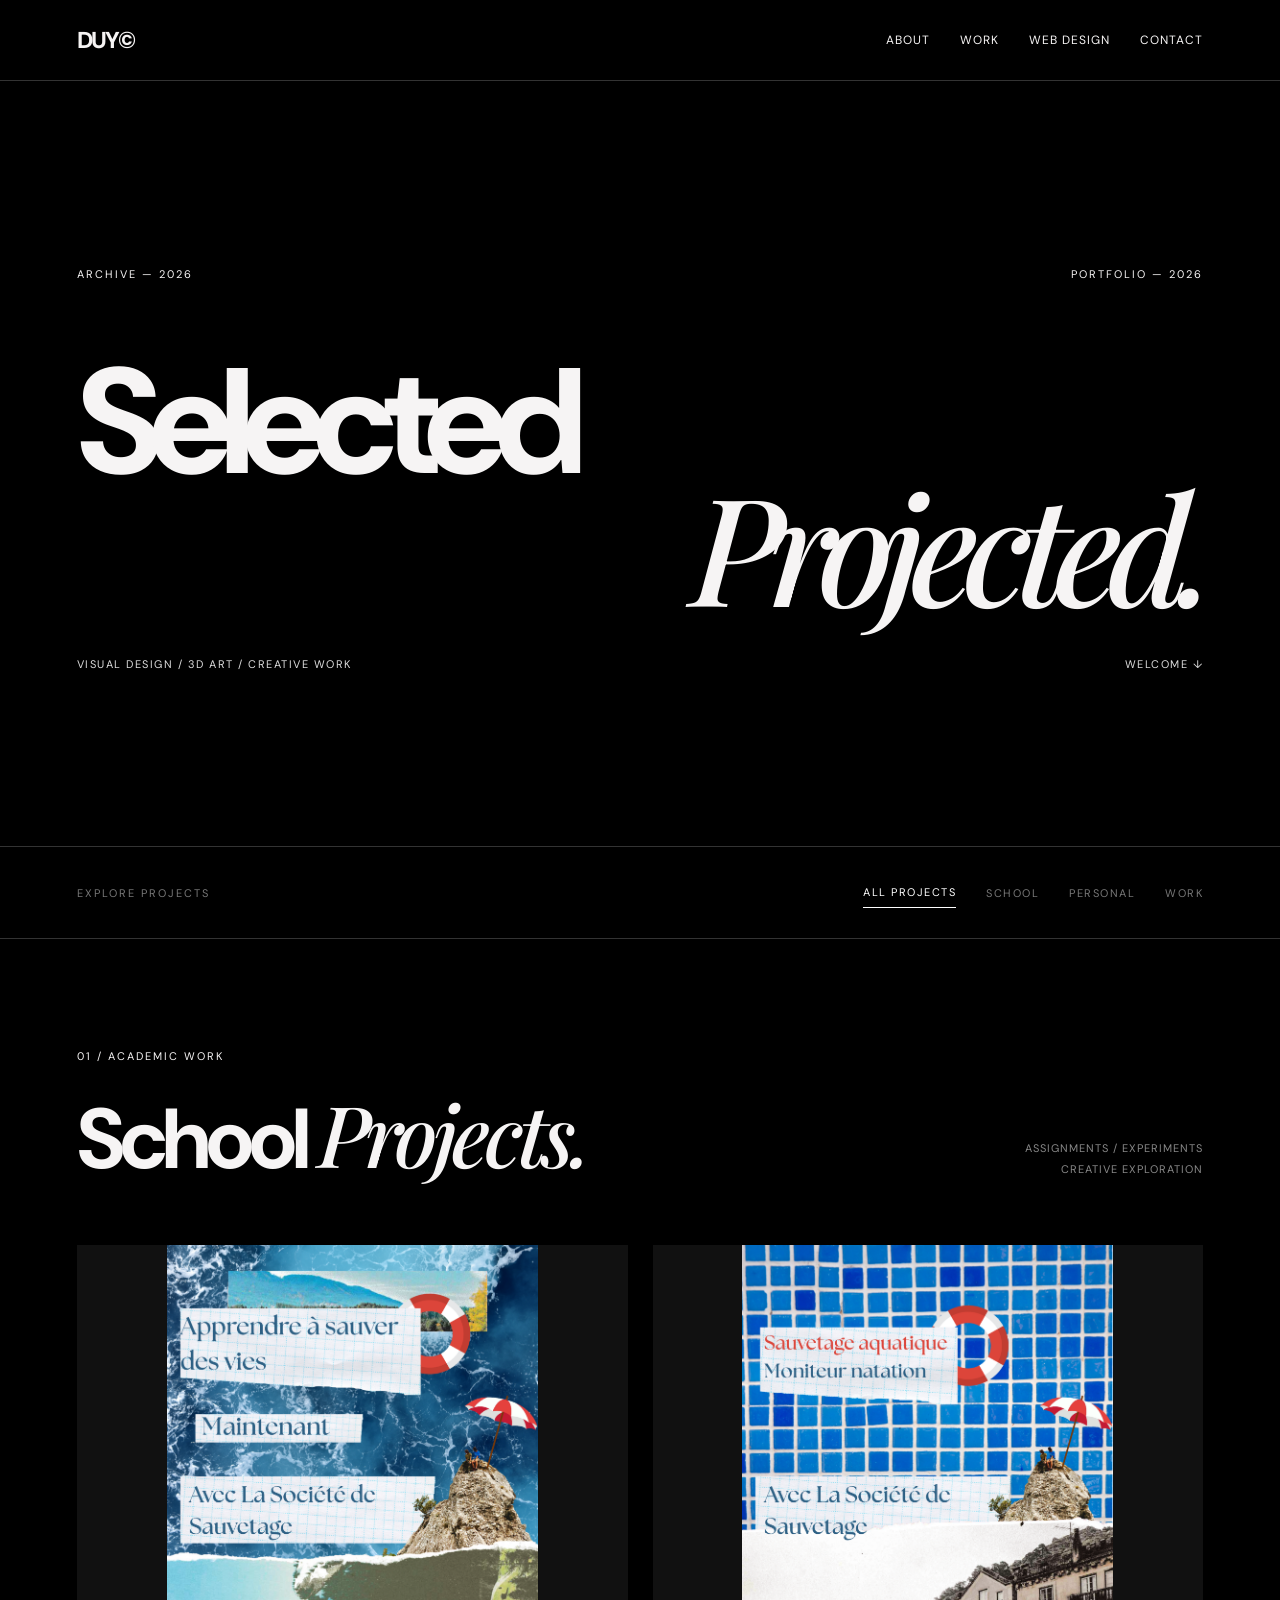
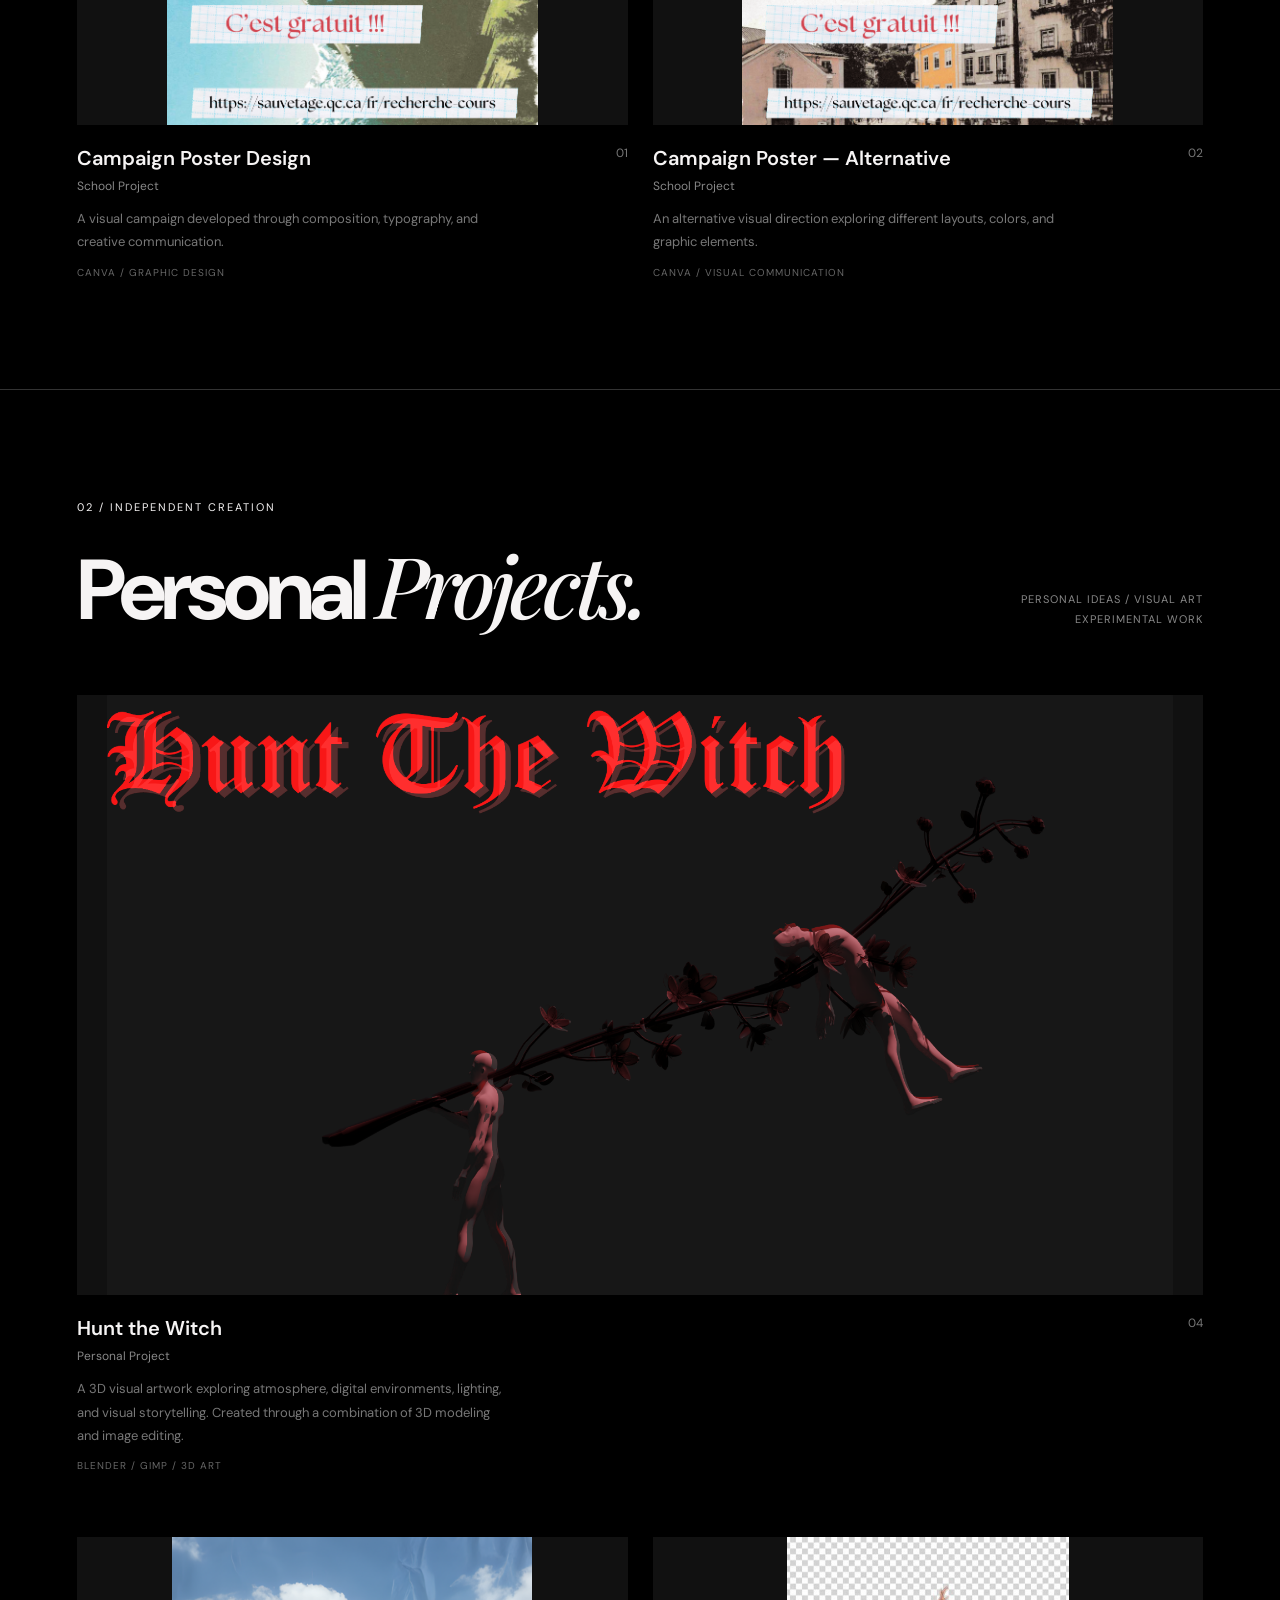
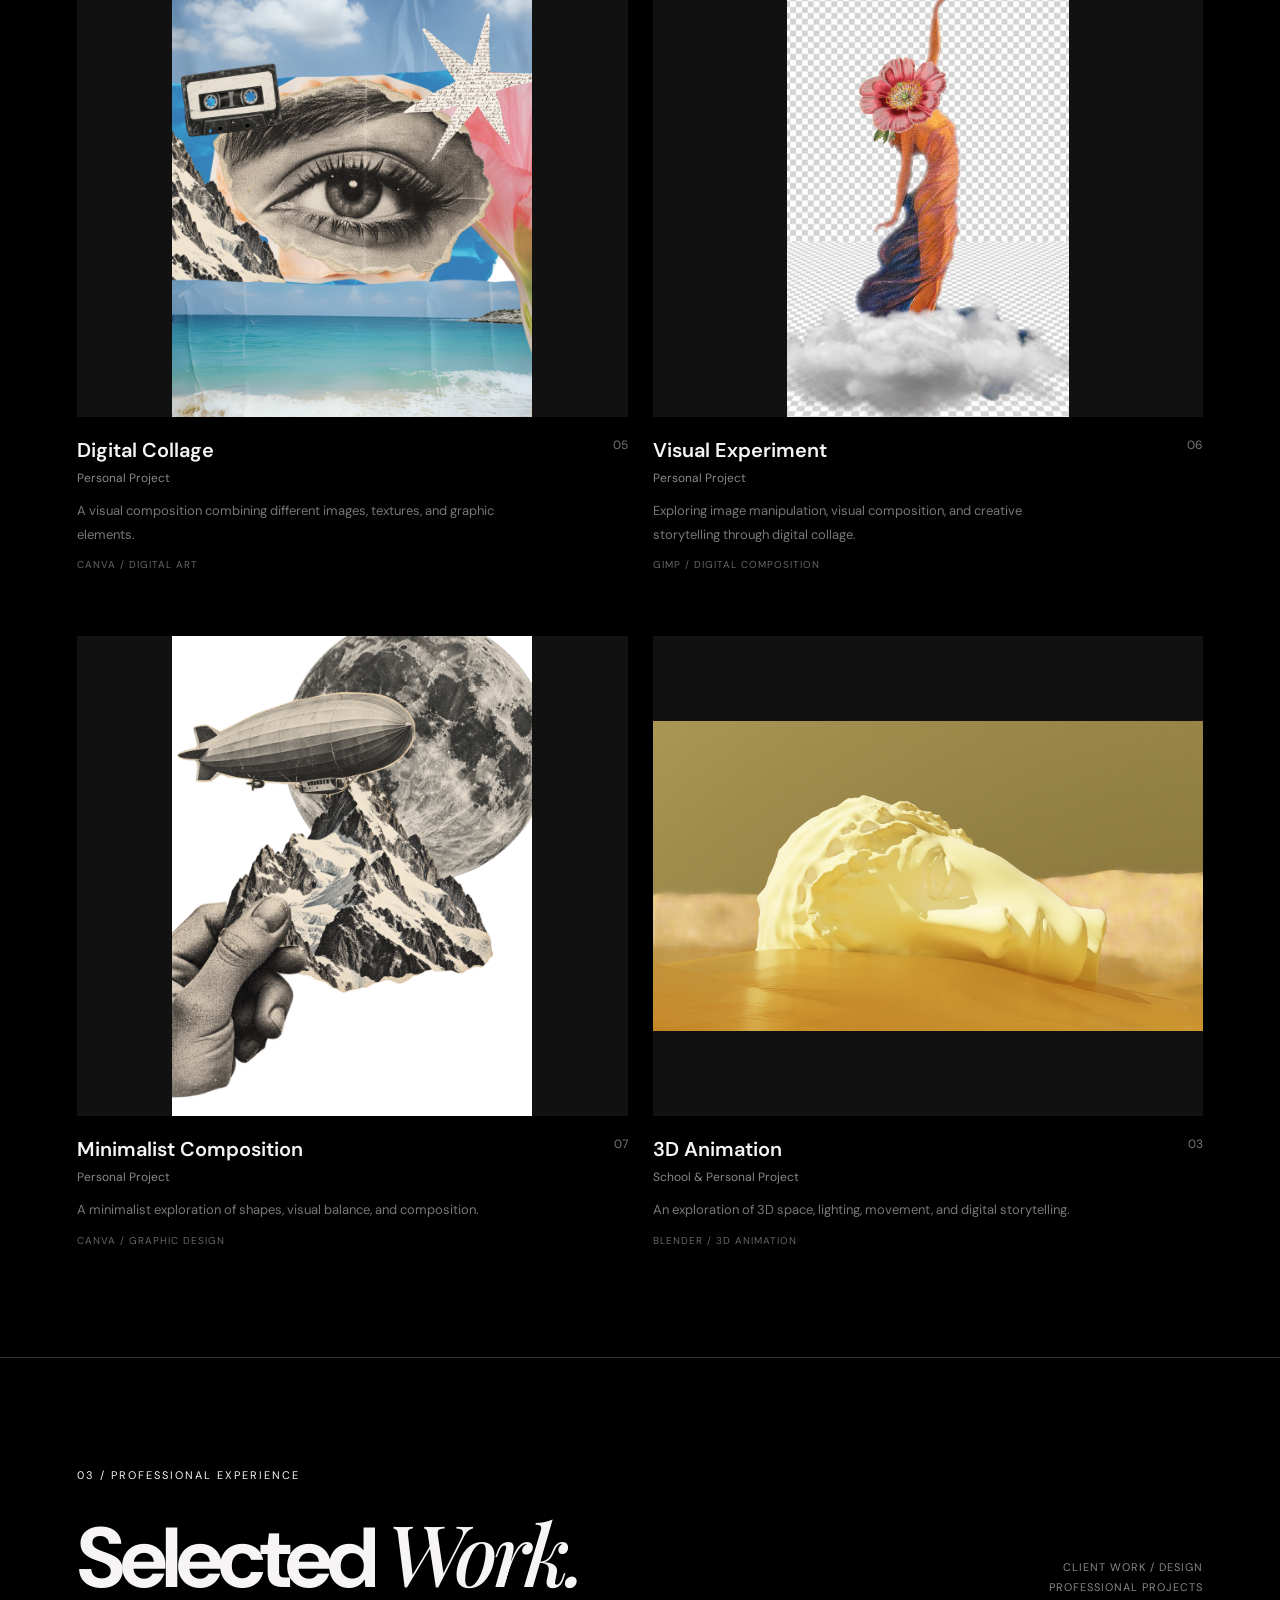
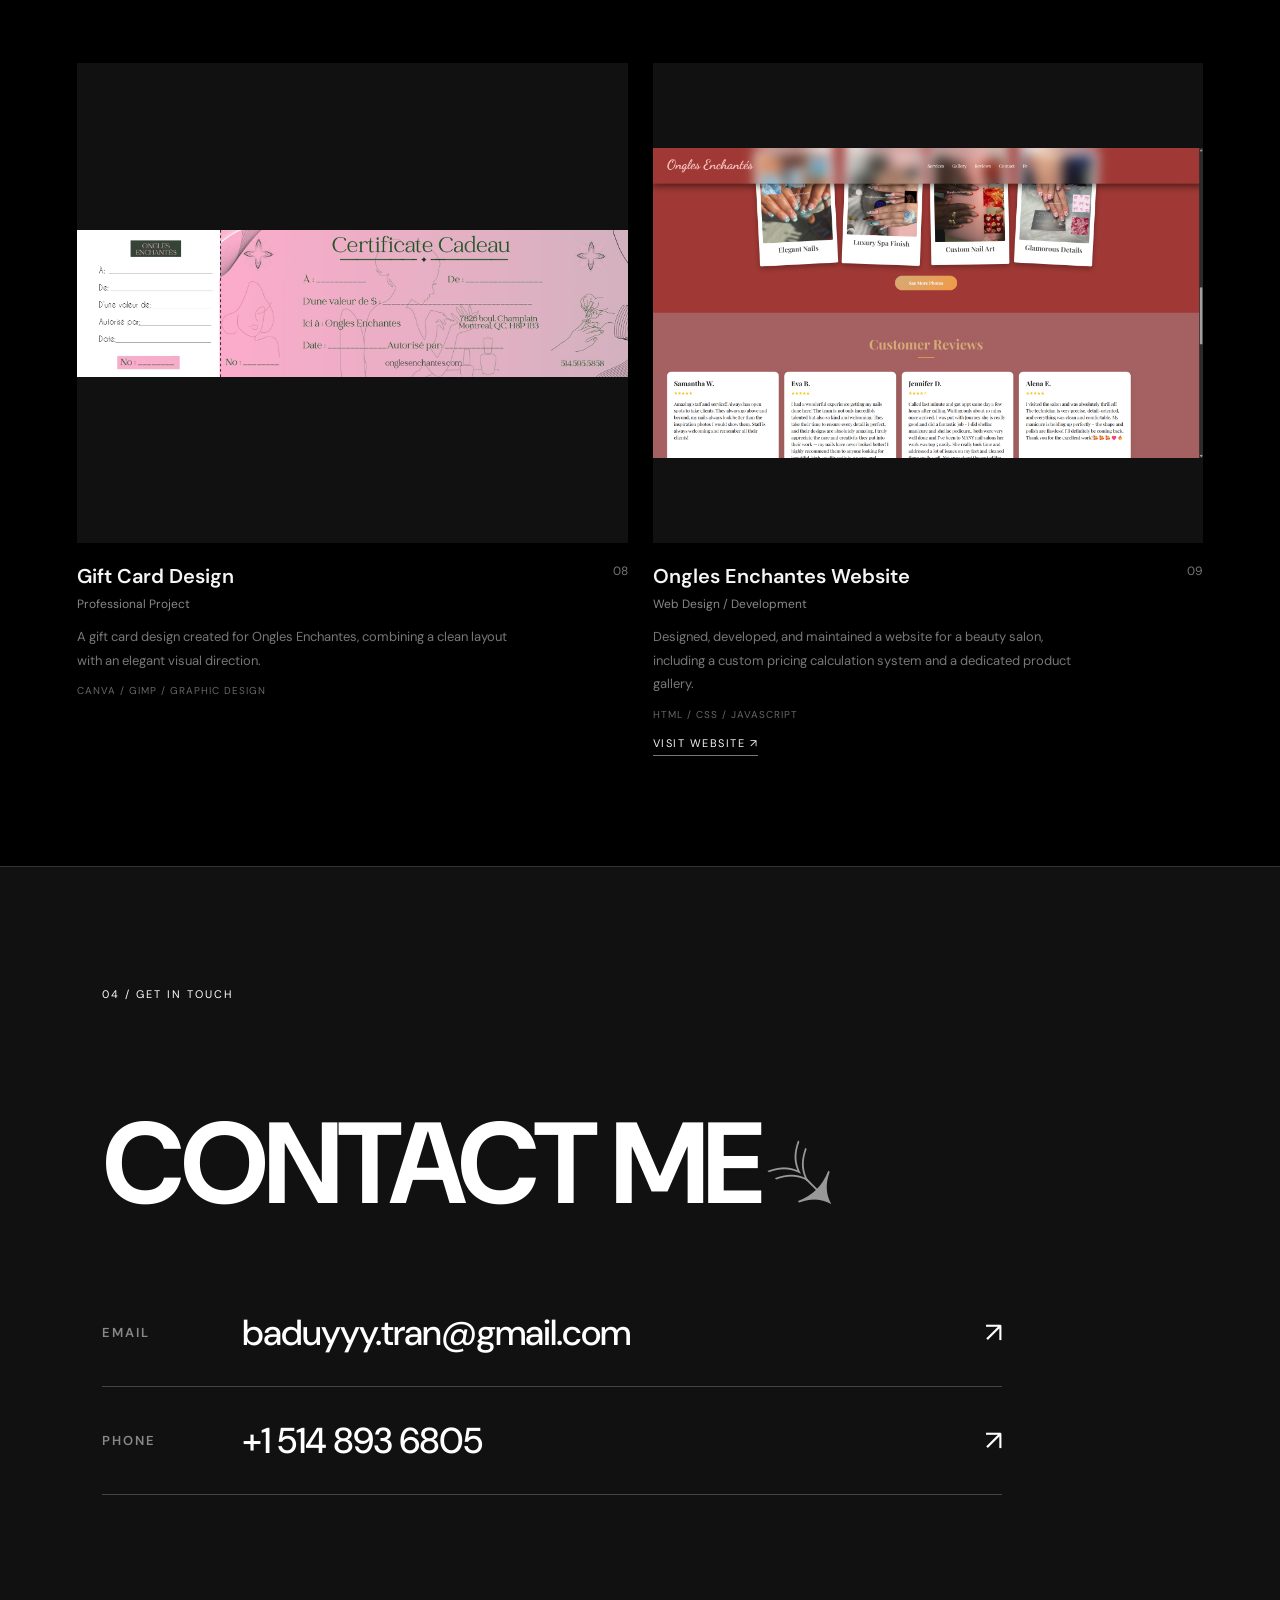
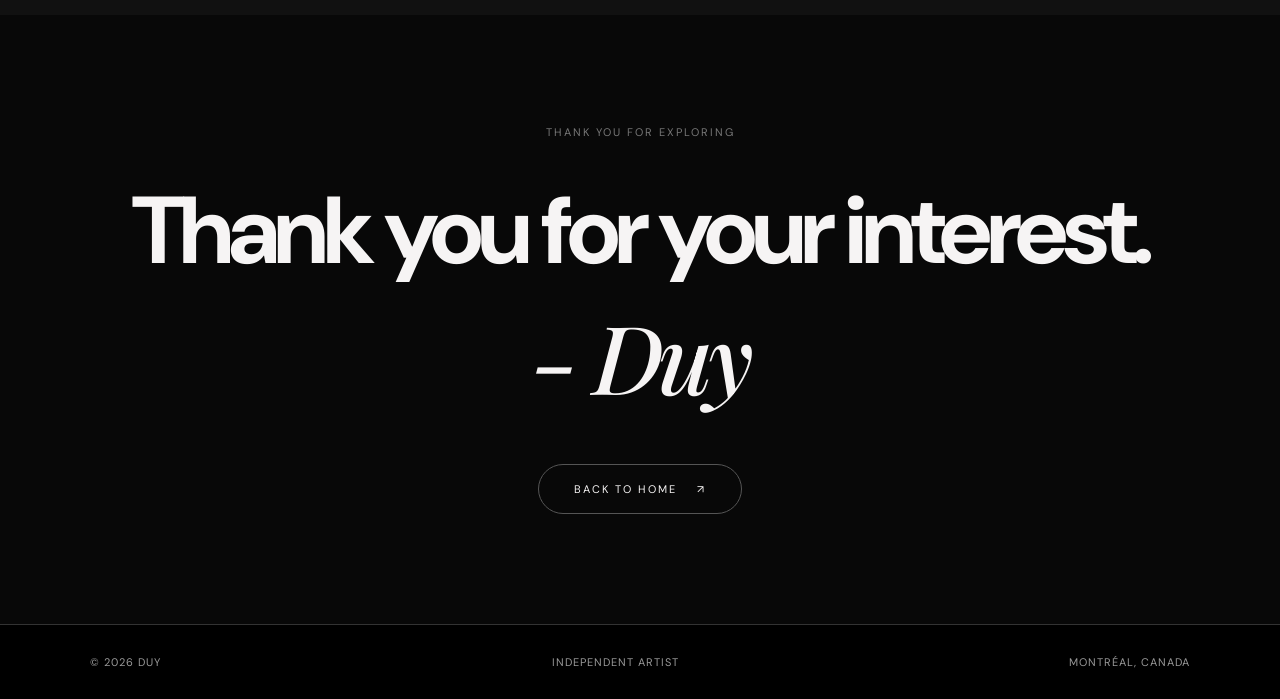
==== commit deb7360e: "Add files via upload" ====
--- a/Project.html
+++ b/Project.html
@@ -700,34 +700,40 @@
 
     <!-- HERO SECTION -->
 
-    <section class="projects-hero">
-
-        <div class="projects-hero-content">
-
-            <div class="projects-hero-top">
-
-                <span>Independent Artist</span>
-
-                <span>Creative Archive — 2026</span>
-
+        <section class="hero">
+
+        <video
+            class="hero-video"
+            autoplay
+            muted
+            loop
+            playsinline
+            preload="auto"
+            aria-hidden="true">
+
+            <source
+                src="video/Preview.mp4"
+                type="video/mp4">
+
+        </video>
+
+        <div class="hero-overlay"></div>
+
+        <div class="hero-content">
+
+            <div class="hero-top">
+                <span>Archive — 2026</span>
+                <span>Portfolio — 2026</span>
             </div>
 
-
             <h1>
-
                 Selected
-
-                <span>Projects.</span>
-
+                <span>Projected.</span>
             </h1>
 
-
-            <div class="projects-hero-bottom">
-
+            <div class="hero-bottom">
                 <span>Visual Design / 3D Art / Creative Work</span>
-
-                <span>Explore ↓</span>
-
+                <span>Welcome ↓</span>
             </div>
 
         </div>
@@ -822,6 +828,7 @@
 
 
     <section class="project-category" id="school">
+        
 
         <div class="category-heading">
 
@@ -1422,6 +1429,40 @@
 
     </section>
 
+        <!-- CONTACT SECTION -->
+
+    <section class="contact" id="contact">
+
+        <div class="section-label">
+            04 / GET IN TOUCH
+        </div>
+
+        <div class="contact-content">
+
+            <h2>
+                CONTACT ME<span>↘</span>
+            </h2>
+
+            <div class="contact-details">
+
+                <a href="mailto:baduyyy.tran@gmail.com">
+                    <span class="contact-type">EMAIL</span>
+                    <span class="contact-value">baduyyy.tran@gmail.com</span>
+                    <span class="contact-arrow">↗</span>
+                </a>
+
+                <a href="tel:+15148936805">
+                    <span class="contact-type">PHONE</span>
+                    <span class="contact-value">+1 514 893 6805</span>
+                    <span class="contact-arrow">↗</span>
+                </a>
+
+            </div>
+
+        </div>
+
+    </section>
+
 
 
     <!-- BACK TO HOME -->
@@ -1432,9 +1473,9 @@
 
         <h2>
 
-            Let's create<br>
-
-            <span>something.</span>
+            Thank you for your interest.<br>
+
+            <span>- Duy</span>
 
         </h2>
 
